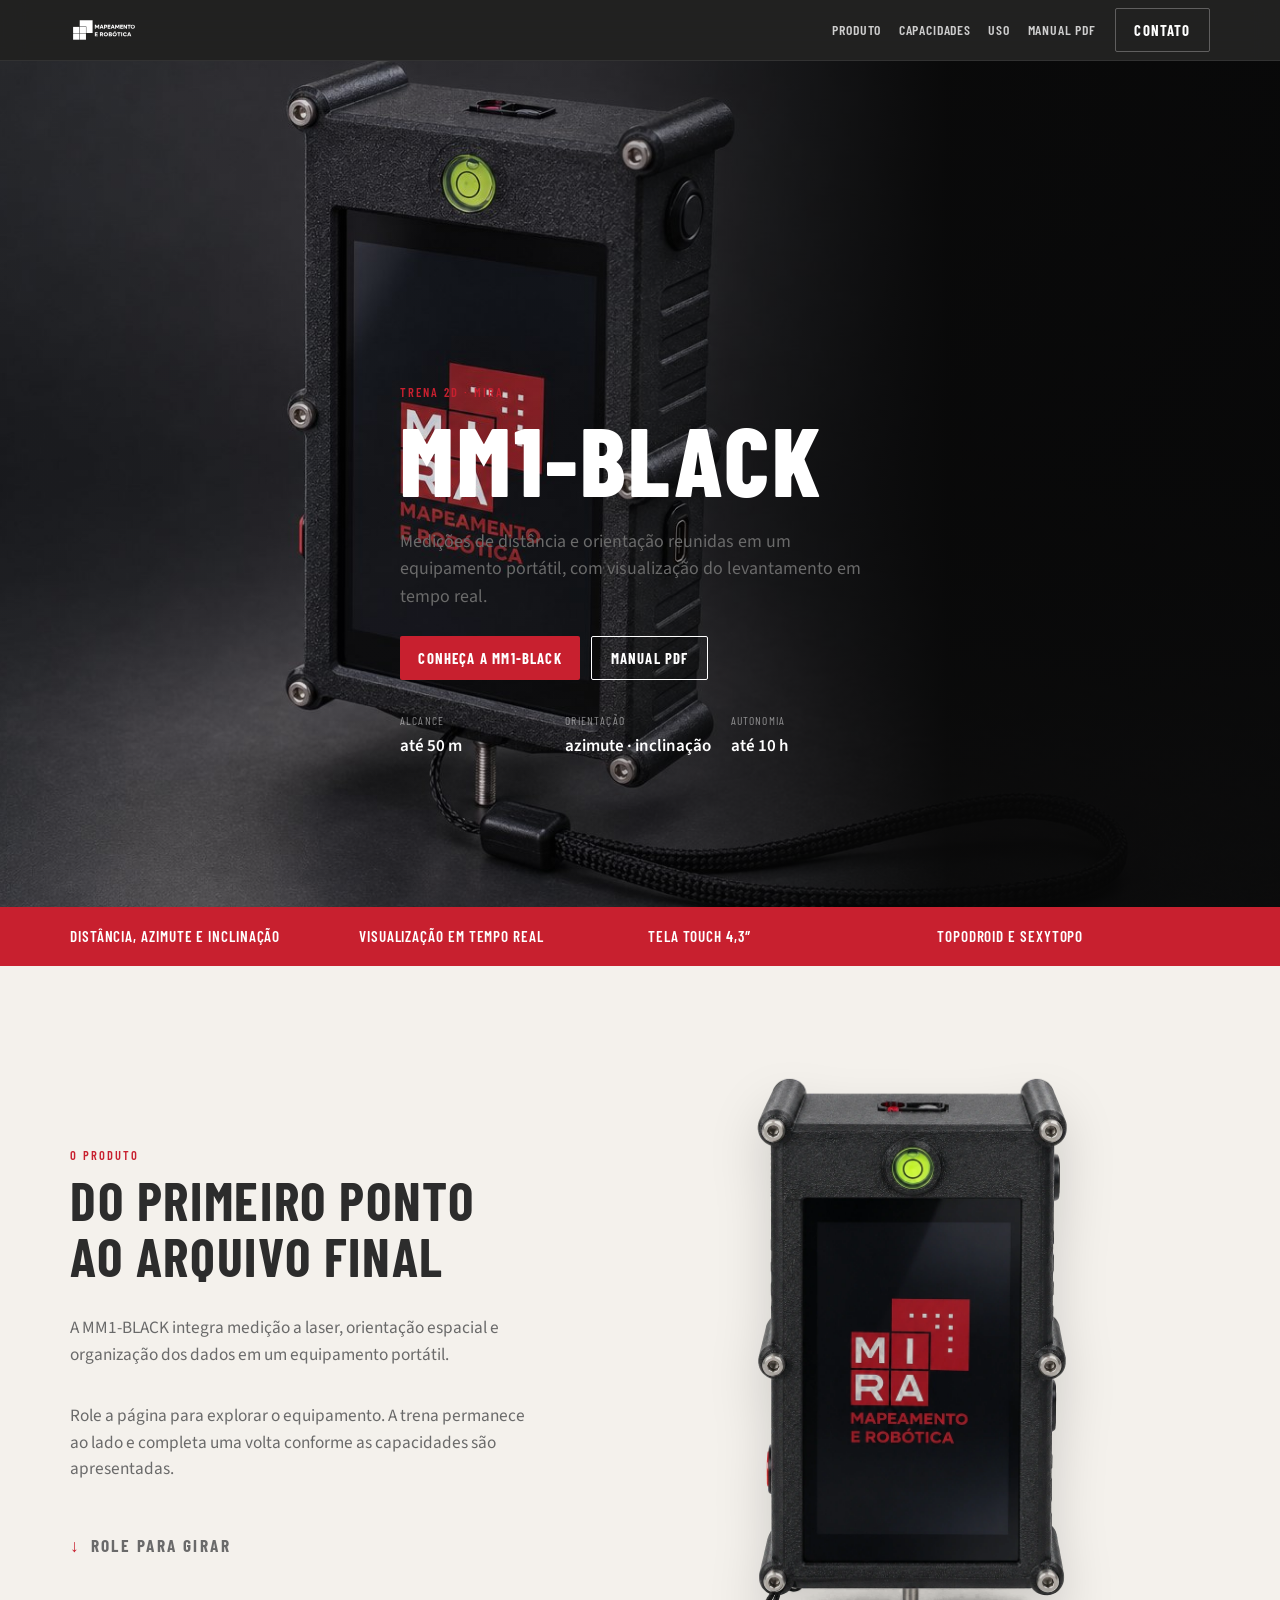
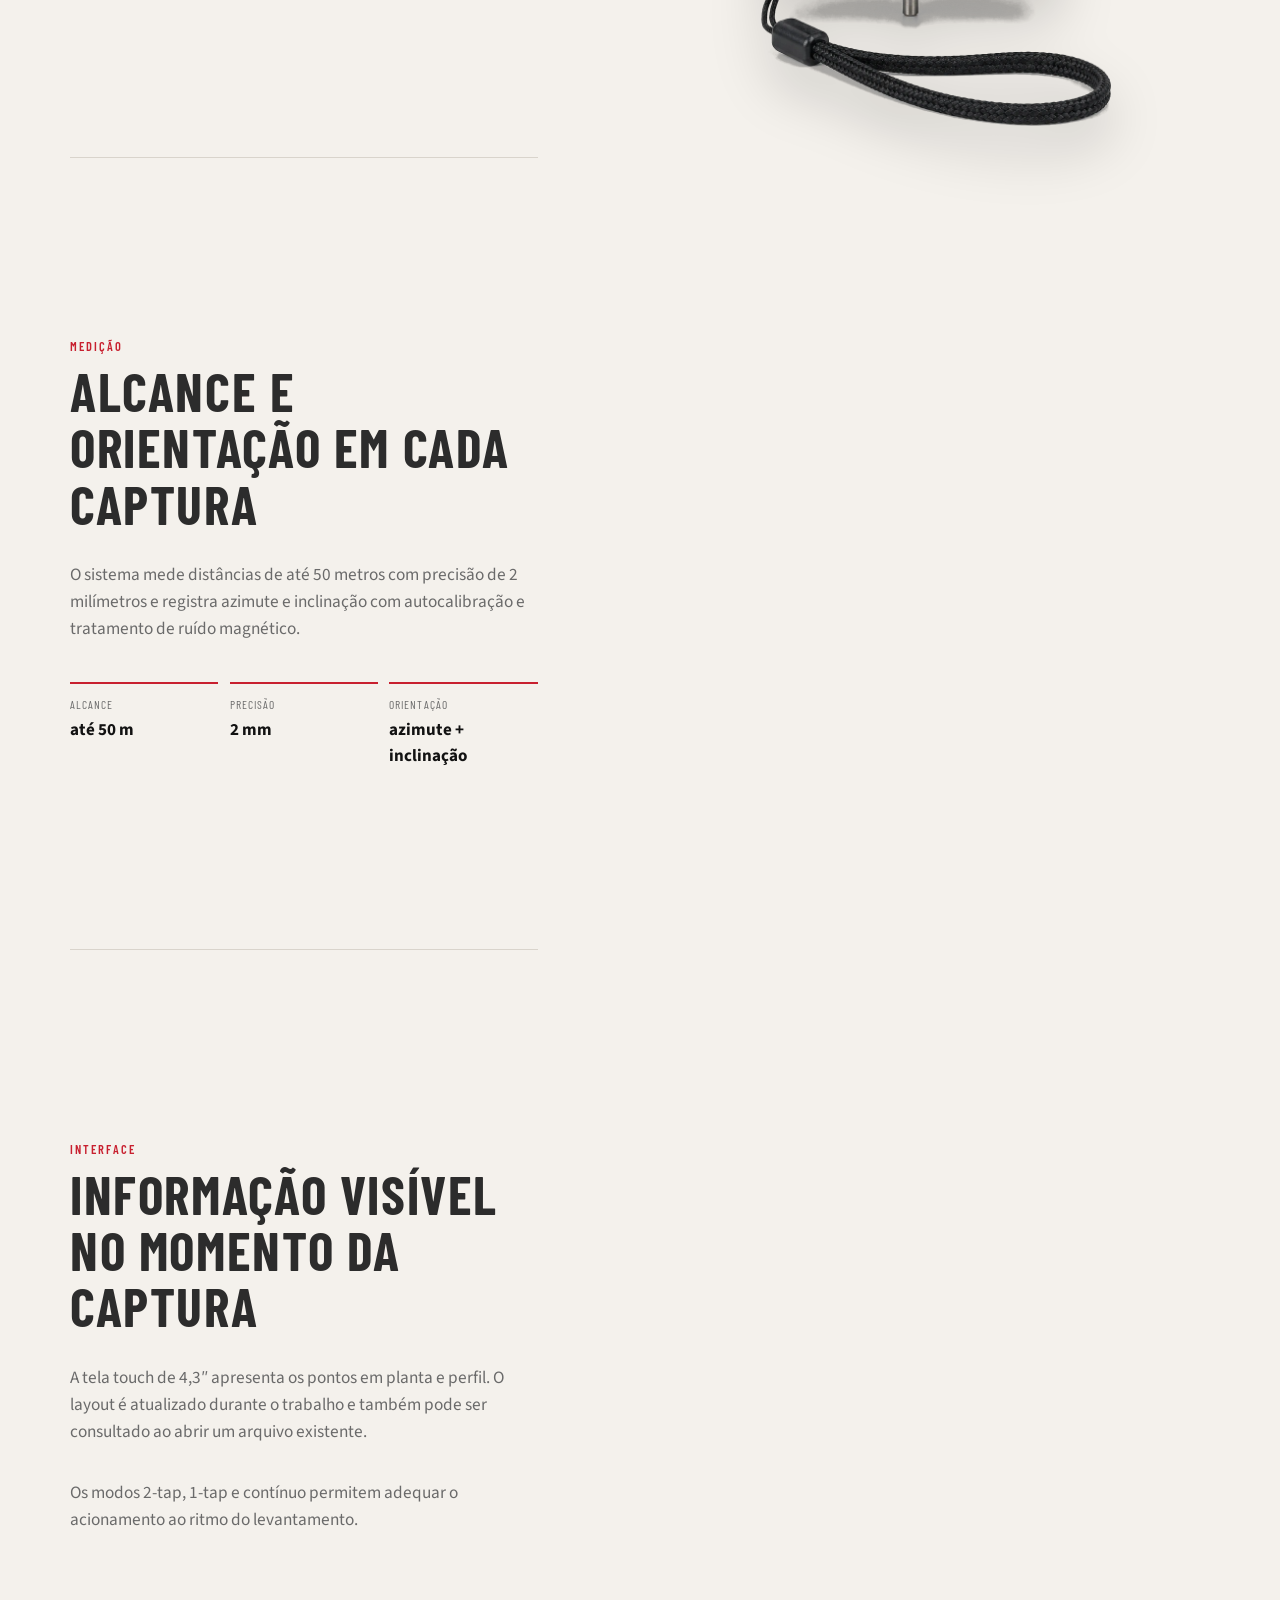
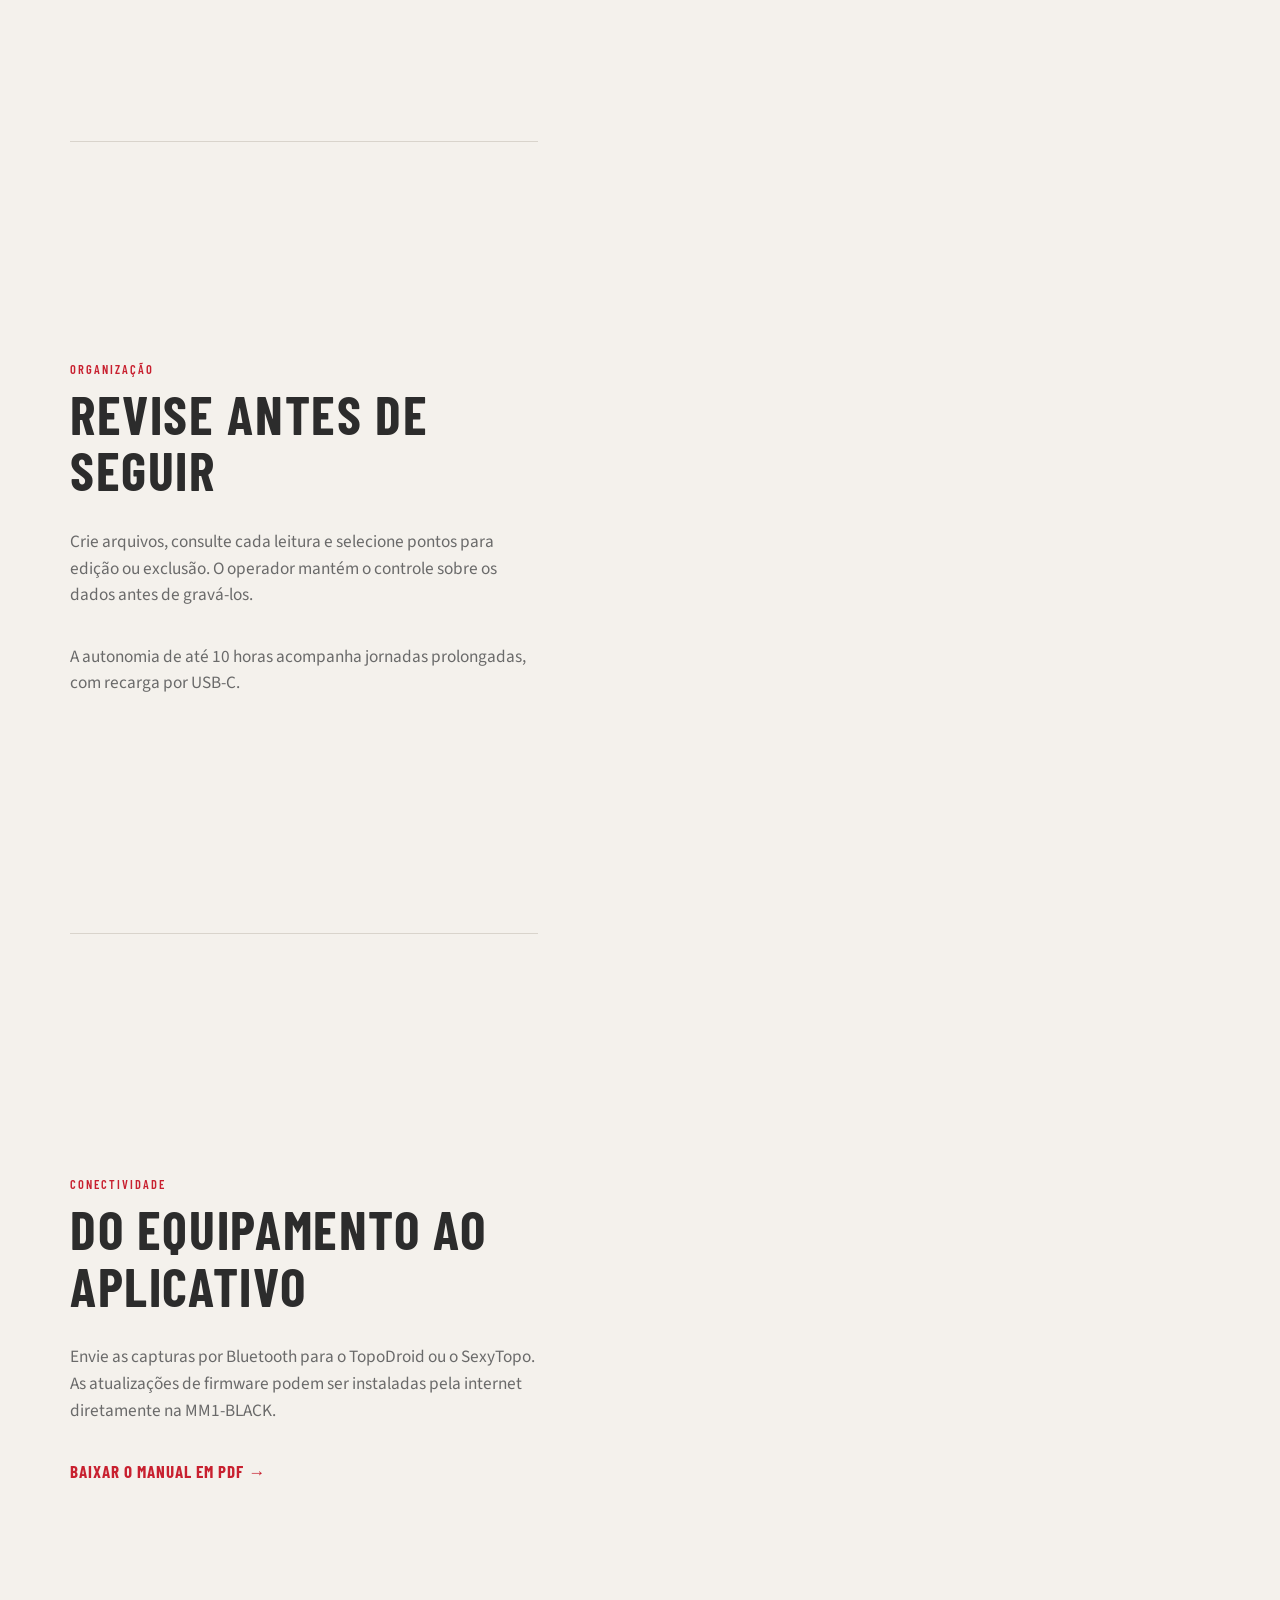
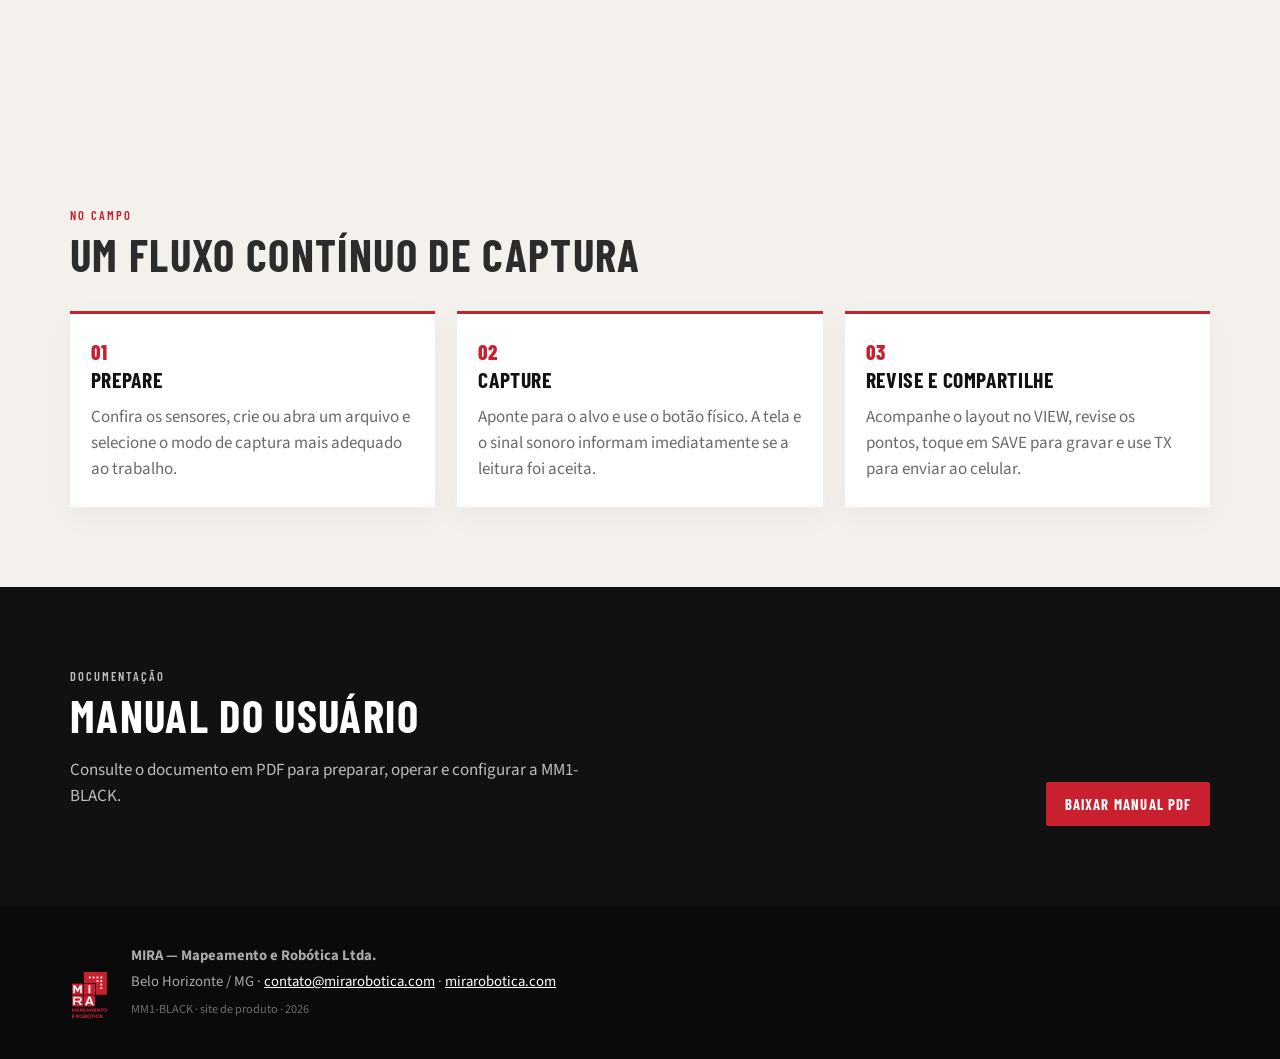
==== docs/site/index.html @ db6aef2e "feat(docs): add product site and user manual Co-authored-by: Cursor <cursoragent@cursor.com>" ====
<!DOCTYPE html>
<html lang="pt-BR">
<head>
  <meta charset="utf-8" />
  <meta name="viewport" content="width=device-width, initial-scale=1" />
  <title>MM1-BLACK — Trena 2D | MIRA</title>
  <meta name="description" content="MM1-BLACK, trena 2D da MIRA. Alcance 50 m · 2 mm. Azimute e inclinação. Tela touch 4,3″. TopoDroid e SexyTopo." />
  <link rel="preconnect" href="https://fonts.googleapis.com" />
  <link rel="preconnect" href="https://fonts.gstatic.com" crossorigin />
  <link href="https://fonts.googleapis.com/css2?family=Barlow+Condensed:wght@500;600;700;800&family=Source+Sans+3:wght@400;600;700&display=swap" rel="stylesheet" />
  <link rel="stylesheet" href="styles.css" />
</head>
<body>
  <header class="nav">
    <div class="wrap nav-inner">
      <a class="brand" href="#topo" aria-label="MIRA">
        <img src="assets/MIRA_Horizontal_R.svg" alt="MIRA" />
      </a>
      <nav>
        <a href="#produto">Produto</a>
        <a href="#capacidades">Capacidades</a>
        <a href="#uso">Uso</a>
        <a href="../manual/MM1-BLACK_Manual_Usuario.pdf">Manual PDF</a>
      </nav>
      <a class="btn btn-ghost" href="mailto:contato@mirarobotica.com">Contato</a>
    </div>
  </header>

  <section class="hero" id="topo">
    <div class="hero-photo" role="img" aria-label="MM1-BLACK"></div>
    <div class="wrap hero-copy">
      <p class="kicker">Trena 2D · MIRA</p>
      <h1>MM1-BLACK</h1>
      <p class="lede">Medições de distância e orientação reunidas em um equipamento portátil, com visualização do levantamento em tempo real.</p>
      <div class="hero-actions">
        <a class="btn btn-red" href="#produto">Conheça a MM1-BLACK</a>
        <a class="btn btn-line" href="../manual/MM1-BLACK_Manual_Usuario.pdf">Manual PDF</a>
      </div>
      <dl class="hero-stats">
        <div><dt>Alcance</dt><dd>até 50 m</dd></div>
        <div><dt>Orientação</dt><dd>azimute · inclinação</dd></div>
        <div><dt>Autonomia</dt><dd>até 10 h</dd></div>
      </dl>
    </div>
  </section>

  <section class="strip">
    <div class="wrap strip-grid">
      <p>Distância, azimute e inclinação</p>
      <p>Visualização em tempo real</p>
      <p>Tela touch 4,3″</p>
      <p>TopoDroid e SexyTopo</p>
    </div>
  </section>

  <section class="rotation" id="explore" aria-labelledby="rotation-title">
    <div class="rotation-shell">
      <div class="rotation-story">
        <article class="rotation-panel" id="produto">
          <p class="kicker">O produto</p>
          <h2 id="rotation-title">Do primeiro ponto ao arquivo final</h2>
          <p class="lede">A MM1-BLACK integra medição a laser, orientação espacial e organização dos dados em um equipamento portátil.</p>
          <p>Role a página para explorar o equipamento. A trena permanece ao lado e completa uma volta conforme as capacidades são apresentadas.</p>
          <p class="rotation-hint">Role para girar</p>
        </article>

        <article class="rotation-panel" id="capacidades">
          <p class="kicker">Medição</p>
          <h2>Alcance e orientação em cada captura</h2>
          <p>O sistema mede distâncias de até 50 metros com precisão de 2 milímetros e registra azimute e inclinação com autocalibração e tratamento de ruído magnético.</p>
          <dl class="rotation-facts">
            <div><dt>Alcance</dt><dd>até 50 m</dd></div>
            <div><dt>Precisão</dt><dd>2 mm</dd></div>
            <div><dt>Orientação</dt><dd>azimute + inclinação</dd></div>
          </dl>
        </article>

        <article class="rotation-panel">
          <p class="kicker">Interface</p>
          <h2>Informação visível no momento da captura</h2>
          <p>A tela touch de 4,3″ apresenta os pontos em planta e perfil. O layout é atualizado durante o trabalho e também pode ser consultado ao abrir um arquivo existente.</p>
          <p>Os modos 2-tap, 1-tap e contínuo permitem adequar o acionamento ao ritmo do levantamento.</p>
        </article>

        <article class="rotation-panel">
          <p class="kicker">Organização</p>
          <h2>Revise antes de seguir</h2>
          <p>Crie arquivos, consulte cada leitura e selecione pontos para edição ou exclusão. O operador mantém o controle sobre os dados antes de gravá-los.</p>
          <p>A autonomia de até 10 horas acompanha jornadas prolongadas, com recarga por USB-C.</p>
        </article>

        <article class="rotation-panel">
          <p class="kicker">Conectividade</p>
          <h2>Do equipamento ao aplicativo</h2>
          <p>Envie as capturas por Bluetooth para o TopoDroid ou o SexyTopo. As atualizações de firmware podem ser instaladas pela internet diretamente na MM1-BLACK.</p>
          <a class="text-link" href="../manual/MM1-BLACK_Manual_Usuario.pdf">Baixar o manual em PDF →</a>
        </article>
      </div>

      <div class="rotation-sticky">
        <div class="rotation-visual">
          <img id="rotation-product" src="assets/rotation/trena-01.webp?v=3" width="1024" height="1536" alt="MM1-BLACK, vista frontal" />
        </div>
      </div>
    </div>
  </section>

  <section id="uso">
    <div class="wrap">
      <p class="kicker">No campo</p>
      <h2>Um fluxo contínuo de captura</h2>
      <div class="cards">
        <article>
          <span>01</span>
          <h3>Prepare</h3>
          <p>Confira os sensores, crie ou abra um arquivo e selecione o modo de captura mais adequado ao trabalho.</p>
        </article>
        <article>
          <span>02</span>
          <h3>Capture</h3>
          <p>Aponte para o alvo e use o botão físico. A tela e o sinal sonoro informam imediatamente se a leitura foi aceita.</p>
        </article>
        <article>
          <span>03</span>
          <h3>Revise e compartilhe</h3>
          <p>Acompanhe o layout no VIEW, revise os pontos, toque em SAVE para gravar e use TX para enviar ao celular.</p>
        </article>
      </div>
    </div>
  </section>

  <section class="cta">
    <div class="wrap cta-inner">
      <div>
        <p class="kicker">Documentação</p>
        <h2>Manual do usuário</h2>
        <p>Consulte o documento em PDF para preparar, operar e configurar a MM1-BLACK.</p>
      </div>
      <div class="cta-actions">
        <a class="btn btn-red" href="../manual/MM1-BLACK_Manual_Usuario.pdf">Baixar manual PDF</a>
      </div>
    </div>
  </section>

  <footer class="foot">
    <div class="wrap foot-inner">
      <img src="assets/MIRA_Principal_R.svg" alt="MIRA" />
      <div>
        <strong>MIRA — Mapeamento e Robótica Ltda.</strong>
        <p>Belo Horizonte / MG · <a href="mailto:contato@mirarobotica.com">contato@mirarobotica.com</a> · <a href="https://www.mirarobotica.com/" target="_blank" rel="noopener">mirarobotica.com</a></p>
        <small>MM1-BLACK · site de produto · 2026</small>
      </div>
    </div>
  </footer>
  <script src="rotation.js"></script>
</body>
</html>
---- docs/site/styles.css ----
:root {
  --red: #c8202f;
  --ink: #121212;
  --char: #2c2c2c;
  --muted: #6a6a6a;
  --paper: #f4f1ec;
  --line: #d9d4cc;
  --white: #fff;
  --display: "Barlow Condensed", "Arial Narrow", sans-serif;
  --body: "Source Sans 3", "Segoe UI", sans-serif;
}

*, *::before, *::after { box-sizing: border-box; }
html { scroll-behavior: smooth; }
body {
  margin: 0;
  font-family: var(--body);
  color: var(--ink);
  background: var(--paper);
  line-height: 1.55;
  font-size: 17px;
}
img { max-width: 100%; display: block; }
a { color: var(--red); }
.wrap { width: min(1140px, calc(100% - 2.4rem)); margin-inline: auto; }

.kicker {
  margin: 0 0 .4rem;
  font-family: var(--display);
  font-weight: 600;
  letter-spacing: .16em;
  text-transform: uppercase;
  font-size: .78rem;
  color: var(--red);
}
h1, h2, h3 {
  font-family: var(--display);
  text-transform: uppercase;
  letter-spacing: .03em;
  line-height: 1.05;
  margin: 0 0 .8rem;
}
h1 { font-size: clamp(3.2rem, 8vw, 6rem); font-weight: 800; }
h2 { font-size: clamp(2rem, 4vw, 2.8rem); font-weight: 700; color: var(--char); }
h3 { font-size: 1.35rem; }
.lede { color: var(--muted); font-size: 1.12rem; max-width: 36rem; }

.btn {
  display: inline-flex;
  align-items: center;
  justify-content: center;
  min-height: 44px;
  padding: 0 1.15rem;
  font-family: var(--display);
  font-weight: 700;
  letter-spacing: .08em;
  text-transform: uppercase;
  text-decoration: none;
  border-radius: 2px;
  font-size: .92rem;
}
.btn-red { background: var(--red); color: #fff; }
.btn-red:hover { background: #9a1824; color: #fff; }
.btn-line { border: 1px solid currentColor; color: inherit; }
.btn-line:hover { background: rgba(255,255,255,.08); }
.btn-ghost {
  color: #fff;
  border: 1px solid rgba(255,255,255,.28);
}
.btn-ghost:hover { background: rgba(255,255,255,.08); color: #fff; }

.nav {
  position: sticky;
  top: 0;
  z-index: 20;
  background: rgba(10,10,10,.9);
  backdrop-filter: blur(12px);
  border-bottom: 1px solid rgba(255,255,255,.08);
}
.nav-inner {
  display: flex;
  align-items: center;
  gap: 1.2rem;
  min-height: 60px;
}
.brand img {
  height: 26px;
  filter: brightness(0) invert(1);
}
.nav nav {
  margin-left: auto;
  display: flex;
  gap: 1.1rem;
  font-family: var(--display);
  text-transform: uppercase;
  letter-spacing: .06em;
  font-size: .86rem;
  font-weight: 600;
}
.nav nav a { color: rgba(255,255,255,.78); text-decoration: none; }
.nav nav a:hover { color: #fff; }
@media (max-width: 800px) {
  .nav nav, .nav .btn-ghost { display: none; }
}

.hero {
  position: relative;
  min-height: min(94vh, 880px);
  background: #070707;
  color: #fff;
  display: grid;
  align-items: end;
  overflow: hidden;
}
.hero-photo {
  position: absolute;
  inset: 0;
  background:
    linear-gradient(90deg, rgba(7,7,7,.08) 0%, rgba(7,7,7,.2) 46%, rgba(7,7,7,.92) 74%),
    url("assets/produto-hero-dark.jpg") 16% center / auto 112% no-repeat;
}
.hero-copy {
  position: relative;
  z-index: 1;
  padding: 6rem 0 4.2rem;
  max-width: 30rem;
  justify-self: end;
  width: min(1140px, calc(100% - 2.4rem));
}
.hero-actions { display: flex; flex-wrap: wrap; gap: .7rem; margin: 1.6rem 0 2rem; }
.hero-stats {
  display: grid;
  grid-template-columns: repeat(3, minmax(0, 1fr));
  gap: 1rem;
  margin: 0;
}
.hero-stats dt {
  font-family: var(--display);
  letter-spacing: .1em;
  text-transform: uppercase;
  font-size: .72rem;
  color: rgba(255,255,255,.5);
}
.hero-stats dd { margin: .2rem 0 0; font-weight: 600; }
@media (max-width: 860px) {
  .hero-photo {
    background:
      linear-gradient(180deg, rgba(7,7,7,.1) 30%, rgba(7,7,7,.92) 78%),
      url("assets/produto-hero-dark.jpg") center 18% / cover no-repeat;
  }
  .hero-copy { justify-self: start; padding-top: 16rem; }
  .hero-stats { grid-template-columns: 1fr; }
}

.strip {
  background: var(--red);
  color: #fff;
  padding: 1.1rem 0;
}
.strip-grid {
  display: grid;
  grid-template-columns: repeat(4, 1fr);
  gap: 1rem;
  font-family: var(--display);
  text-transform: uppercase;
  letter-spacing: .06em;
  font-size: .95rem;
  font-weight: 600;
}
.strip-grid p { margin: 0; }
@media (max-width: 800px) { .strip-grid { grid-template-columns: 1fr 1fr; } }

section { padding: 5rem 0; }
.split {
  display: grid;
  grid-template-columns: 1fr 1fr;
  gap: 3rem;
  align-items: center;
}
.split.invert { grid-template-columns: 1.05fr .95fr; }
@media (max-width: 860px) {
  .split, .split.invert { grid-template-columns: 1fr; }
}

.checks, .parts { padding: 0; margin: 1.2rem 0 0; list-style: none; }
.checks li, .parts li {
  padding: .7rem 0;
  border-bottom: 1px solid var(--line);
}
.parts { counter-reset: p; }
.parts li { display: grid; grid-template-columns: 2rem 1fr; gap: .6rem; }
.parts li::before {
  counter-increment: p;
  content: counter(p, decimal-leading-zero);
  font-family: var(--display);
  color: var(--red);
  font-weight: 700;
}

.shot { margin: 0; }
.shot img {
  width: 100%;
  border-radius: 12px;
  background: #ececec;
  box-shadow: 0 28px 60px rgba(0,0,0,.16);
}
.shot.tight img { background: #f2f2f2; }

/* Product rotation controlled by page scroll */
.rotation {
  padding: 0;
  background: transparent;
}
.rotation-shell {
  width: min(1140px, calc(100% - 2.4rem));
  margin-inline: auto;
  display: grid;
  grid-template-columns: minmax(0, .88fr) minmax(360px, 1.12fr);
  gap: clamp(2rem, 6vw, 6rem);
  align-items: start;
}
.rotation-story { min-width: 0; }
.rotation-panel {
  min-height: 88vh;
  min-height: 88svh;
  display: flex;
  flex-direction: column;
  justify-content: center;
  padding: 6rem 0;
  border-bottom: 1px solid var(--line);
}
.rotation-panel:last-child { border-bottom: 0; }
.rotation-panel h2 {
  max-width: 31rem;
  font-size: clamp(2.2rem, 4.2vw, 4rem);
}
.rotation-panel > p:not(.kicker) {
  max-width: 31rem;
  color: var(--muted);
  font-size: 1.08rem;
}
.rotation-hint {
  margin-top: 2rem;
  font-family: var(--display);
  font-size: .82rem;
  font-weight: 700;
  letter-spacing: .14em;
  text-transform: uppercase;
}
.rotation-hint::before {
  content: "↓";
  display: inline-block;
  margin-right: .6rem;
  color: var(--red);
}
.rotation-sticky {
  position: sticky;
  top: 60px;
  height: calc(100vh - 60px);
  height: calc(100svh - 60px);
  display: grid;
  grid-template-rows: minmax(0, 1fr);
  align-items: center;
  padding: 1.5rem 0 1rem;
}
.rotation-visual {
  min-height: 0;
  height: 100%;
  display: grid;
  place-items: center;
}
.rotation-visual img {
  width: 100%;
  height: 100%;
  max-height: calc(100vh - 145px);
  object-fit: contain;
  filter: drop-shadow(0 28px 26px rgba(0,0,0,.16));
}
.rotation-facts {
  display: grid;
  grid-template-columns: repeat(3, 1fr);
  gap: .7rem;
  margin: 1.4rem 0 0;
}
.rotation-facts div {
  padding-top: .7rem;
  border-top: 2px solid var(--red);
}
.rotation-facts dt {
  font-family: var(--display);
  font-size: .72rem;
  letter-spacing: .09em;
  text-transform: uppercase;
  color: var(--muted);
}
.rotation-facts dd {
  margin: .2rem 0 0;
  font-weight: 700;
}
.text-link {
  display: inline-block;
  margin-top: 1rem;
  font-family: var(--display);
  font-weight: 700;
  letter-spacing: .06em;
  text-transform: uppercase;
  text-decoration: none;
}
@media (max-width: 760px) {
  .rotation-shell {
    grid-template-columns: 1fr;
    gap: 0;
  }
  .rotation-story { display: contents; }
  .rotation-panel {
    min-height: auto;
    padding: 3.5rem 0;
  }
  .rotation-panel h2 { font-size: 2.2rem; }
  .rotation-panel > p:not(.kicker) { font-size: 1rem; }
  .rotation-sticky {
    grid-row: 2;
    position: sticky;
    top: 60px;
    height: 48vh;
    height: 48svh;
    background: transparent;
    z-index: 2;
    padding: .5rem 0;
  }
  .rotation-visual img { max-height: calc(48svh - 62px); }
  .rotation-hint { display: none; }
  .rotation-facts { grid-template-columns: 1fr 1fr; }
}
@media (prefers-reduced-motion: reduce) {
  .rotation-sticky { position: relative; top: 0; }
}

.on-dark {
  background: #111;
  color: #ececec;
}
.on-dark h2 { color: #fff; }
.on-dark .lede, .on-dark .parts li { color: rgba(255,255,255,.78); }
.on-dark .parts li { border-color: rgba(255,255,255,.12); }

.cards {
  display: grid;
  grid-template-columns: repeat(3, 1fr);
  gap: 1.4rem;
  margin-top: 2rem;
}
.cards article {
  background: #fff;
  padding: 1.4rem 1.3rem 1.5rem;
  border-top: 3px solid var(--red);
  box-shadow: 0 10px 30px rgba(0,0,0,.04);
}
.cards span {
  font-family: var(--display);
  color: var(--red);
  font-weight: 800;
  font-size: 1.3rem;
  letter-spacing: .06em;
}
.cards p { color: var(--muted); margin: 0; }
.dark-cards {
  grid-template-columns: repeat(3, 1fr);
  margin-top: 2rem;
}
.dark-cards article {
  background: #1a1a1a;
  color: #ececec;
  box-shadow: none;
}
.dark-cards p { color: rgba(255,255,255,.7); }
@media (max-width: 800px) {
  .cards, .dark-cards { grid-template-columns: 1fr; }
}

.gallery { padding-top: 0; }
.gallery-grid {
  display: grid;
  grid-template-columns: 1.15fr .85fr;
  gap: 1rem;
}
.gallery-grid img {
  width: 100%;
  height: 100%;
  object-fit: cover;
  border-radius: 12px;
  background: #111;
}
@media (max-width: 800px) { .gallery-grid { grid-template-columns: 1fr; } }

.spec {
  display: grid;
  grid-template-columns: 1fr 1fr;
  gap: 0 3rem;
  margin: 1.4rem 0 0;
}
.spec div { padding: .85rem 0; border-bottom: 1px solid var(--line); }
.spec dt {
  font-family: var(--display);
  text-transform: uppercase;
  letter-spacing: .08em;
  font-size: .75rem;
  color: var(--muted);
}
.spec dd { margin: .2rem 0 0; font-weight: 600; }
.invert-spec { margin-top: 1.6rem; }
.invert-spec div { border-color: rgba(255,255,255,.12); }
.invert-spec dt { color: rgba(255,255,255,.5); }
.invert-spec dd { color: #fff; }
@media (max-width: 700px) { .spec { grid-template-columns: 1fr; } }

.cta {
  background: #111;
  color: #fff;
}
.cta h2 { color: #fff; }
.cta p { color: rgba(255,255,255,.72); max-width: 34rem; }
.cta-inner {
  display: flex;
  justify-content: space-between;
  gap: 2rem;
  align-items: end;
}
.cta-actions { display: flex; gap: .7rem; flex-wrap: wrap; }
.cta .btn-line { color: #fff; }
@media (max-width: 700px) { .cta-inner { display: grid; } }

.foot {
  background: #0a0a0a;
  color: rgba(255,255,255,.65);
  padding: 2.4rem 0;
  font-size: .92rem;
}
.foot-inner { display: grid; grid-template-columns: auto 1fr; gap: 1.4rem; align-items: end; }
.foot img { height: 52px; }
.foot a { color: #fff; }
.foot p { margin: .25rem 0; }
.foot small { color: rgba(255,255,255,.4); }
@media (max-width: 600px) { .foot-inner { grid-template-columns: 1fr; } }
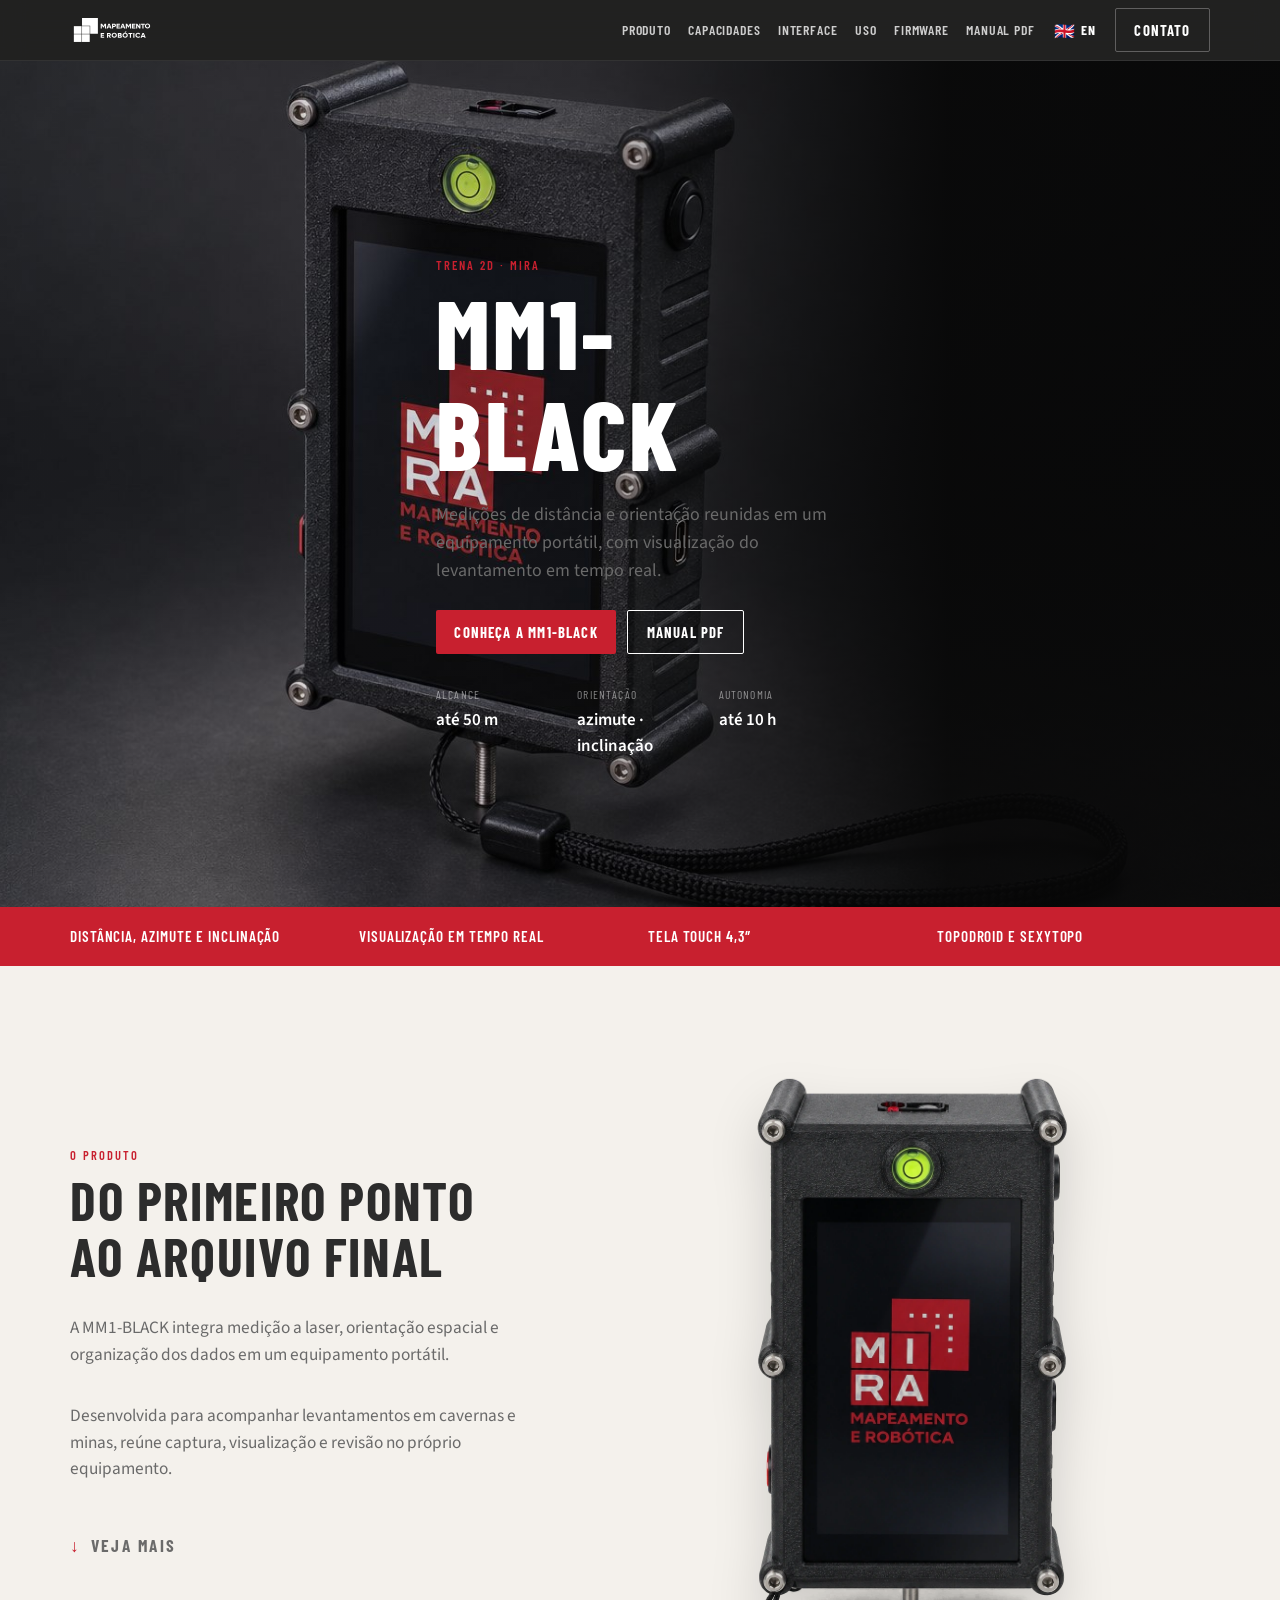
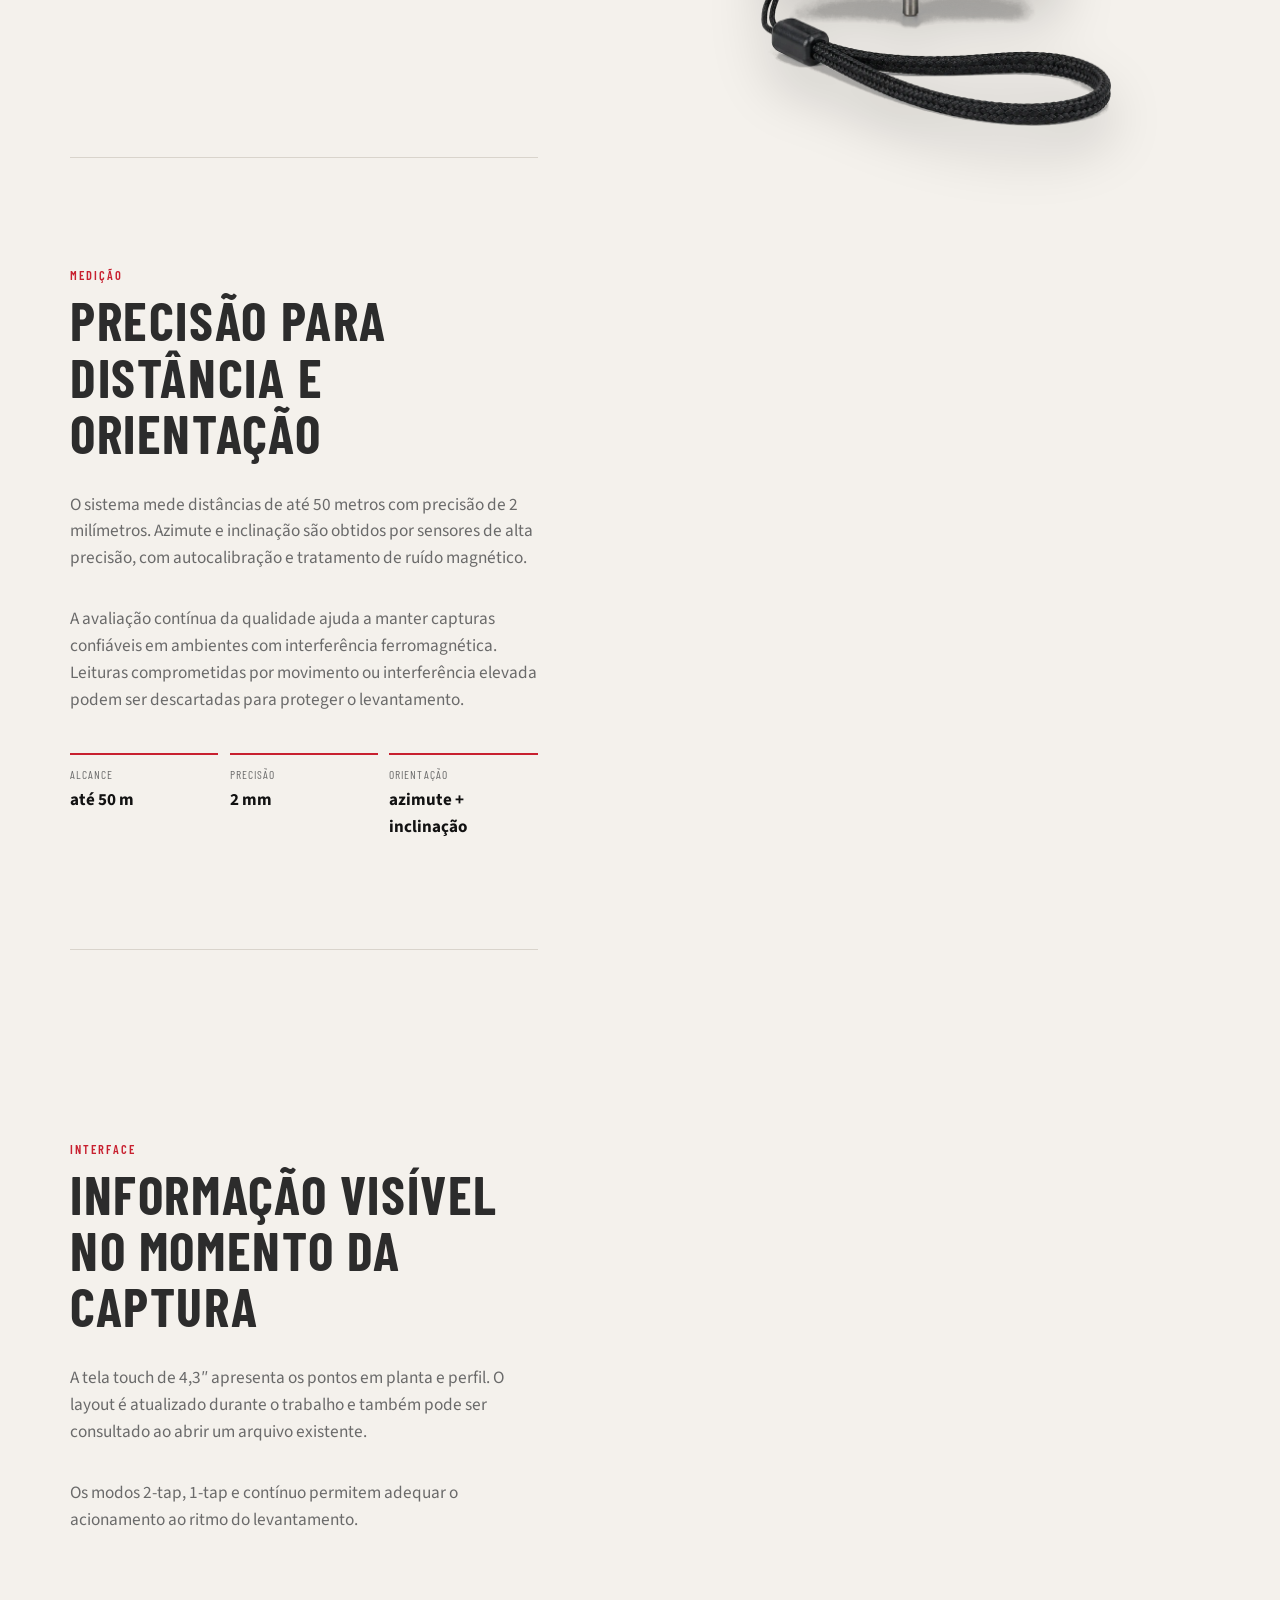
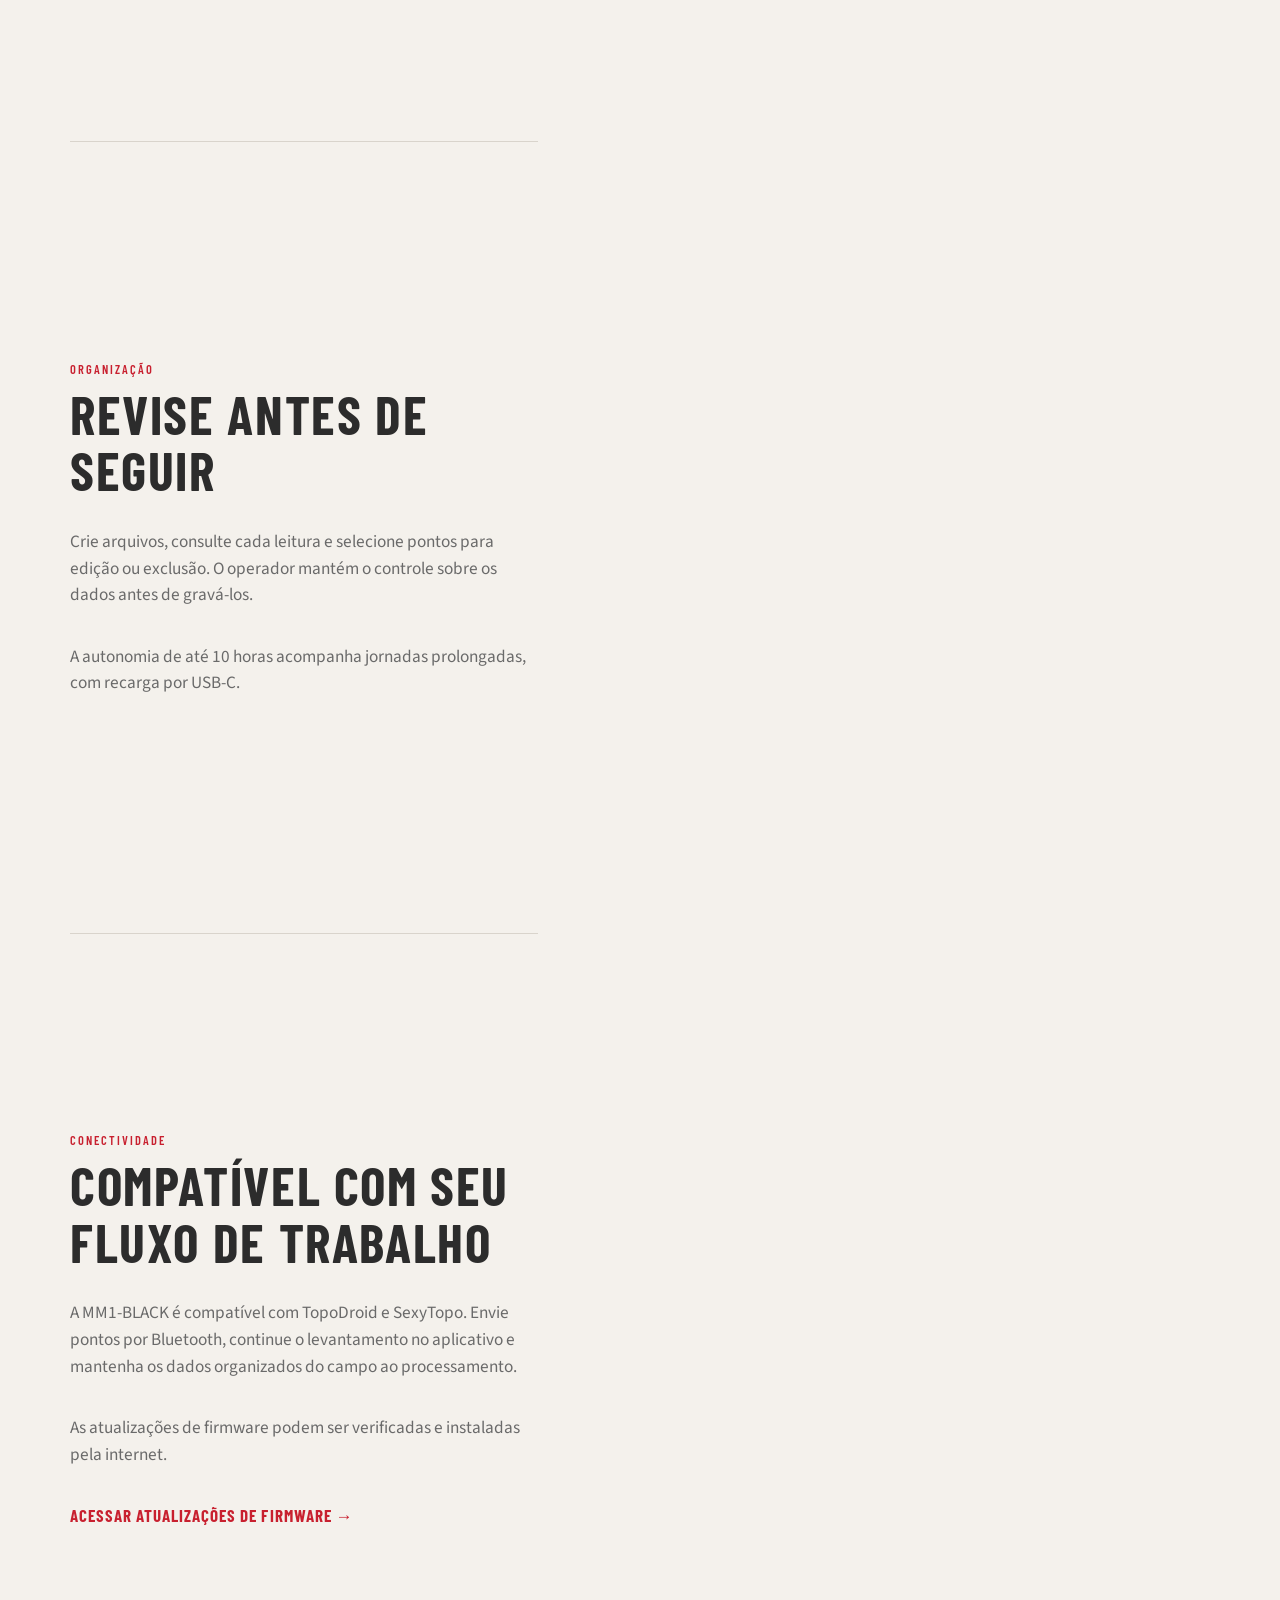
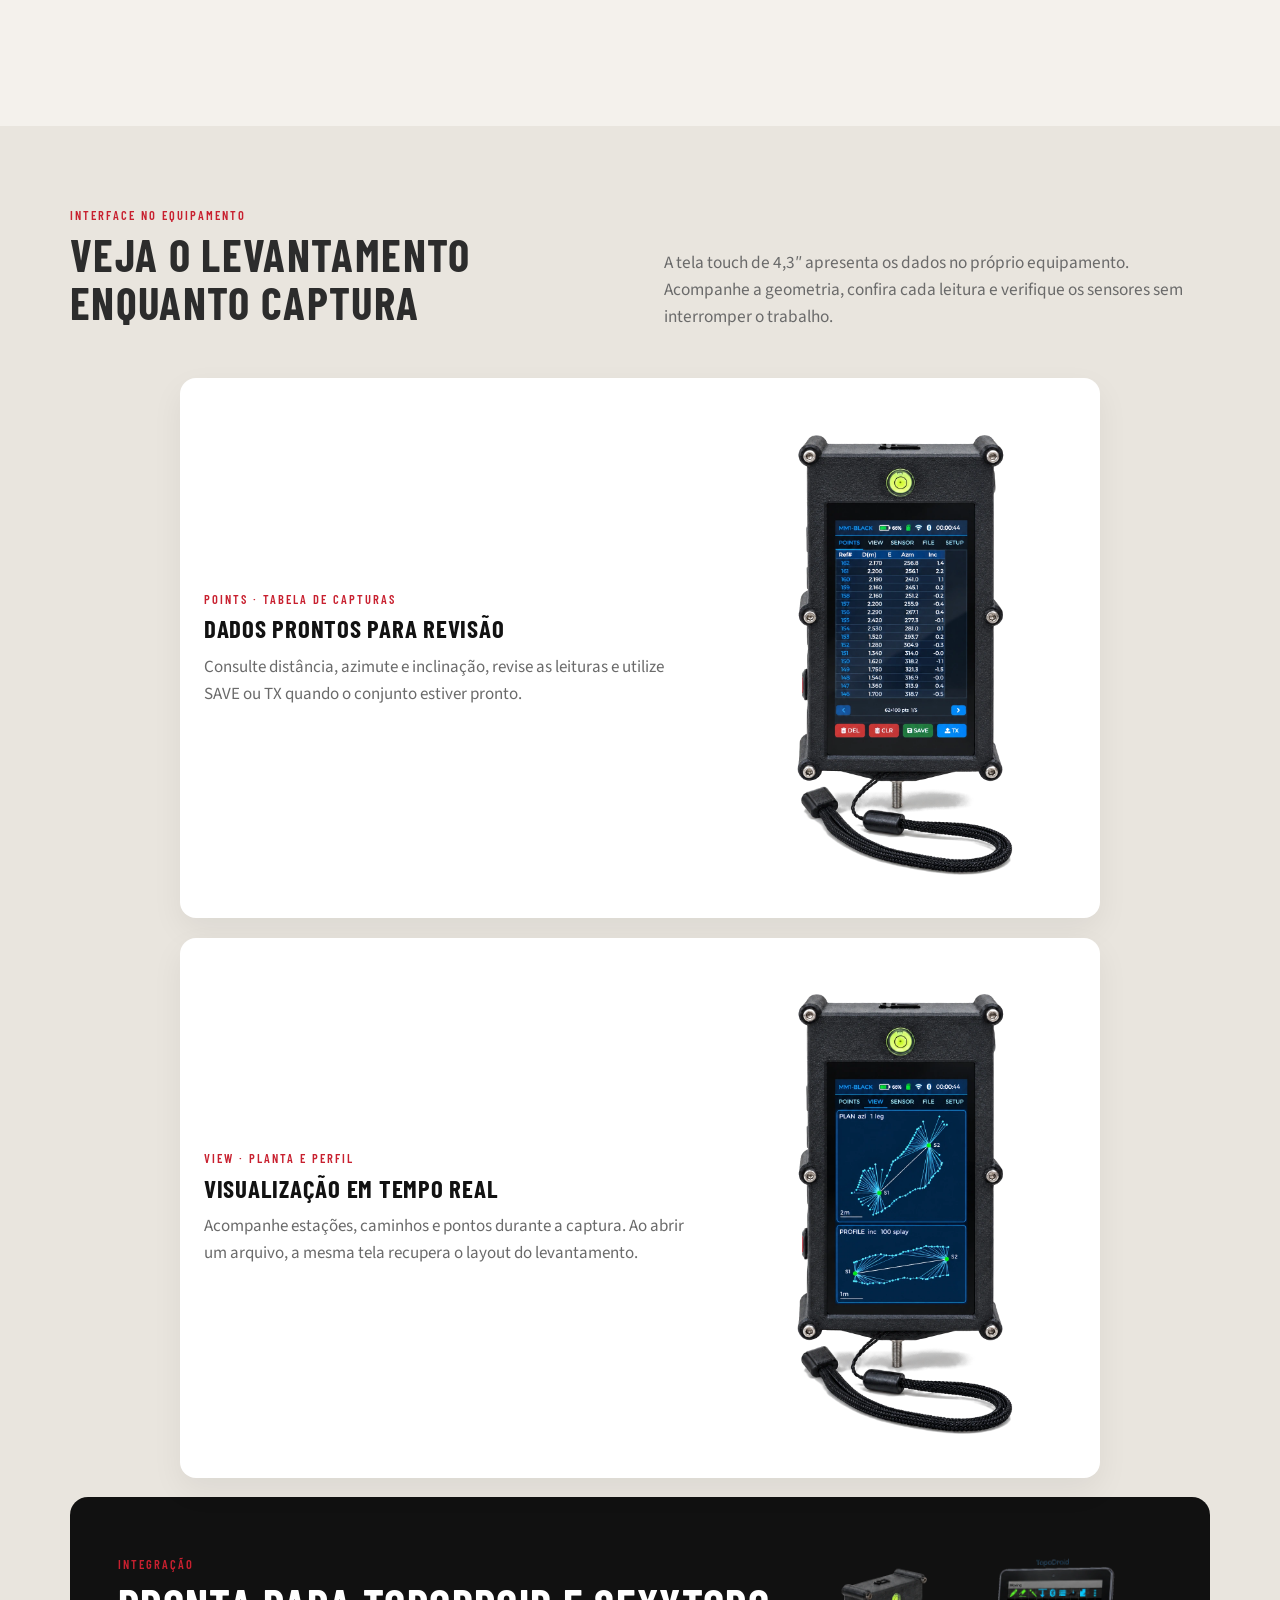
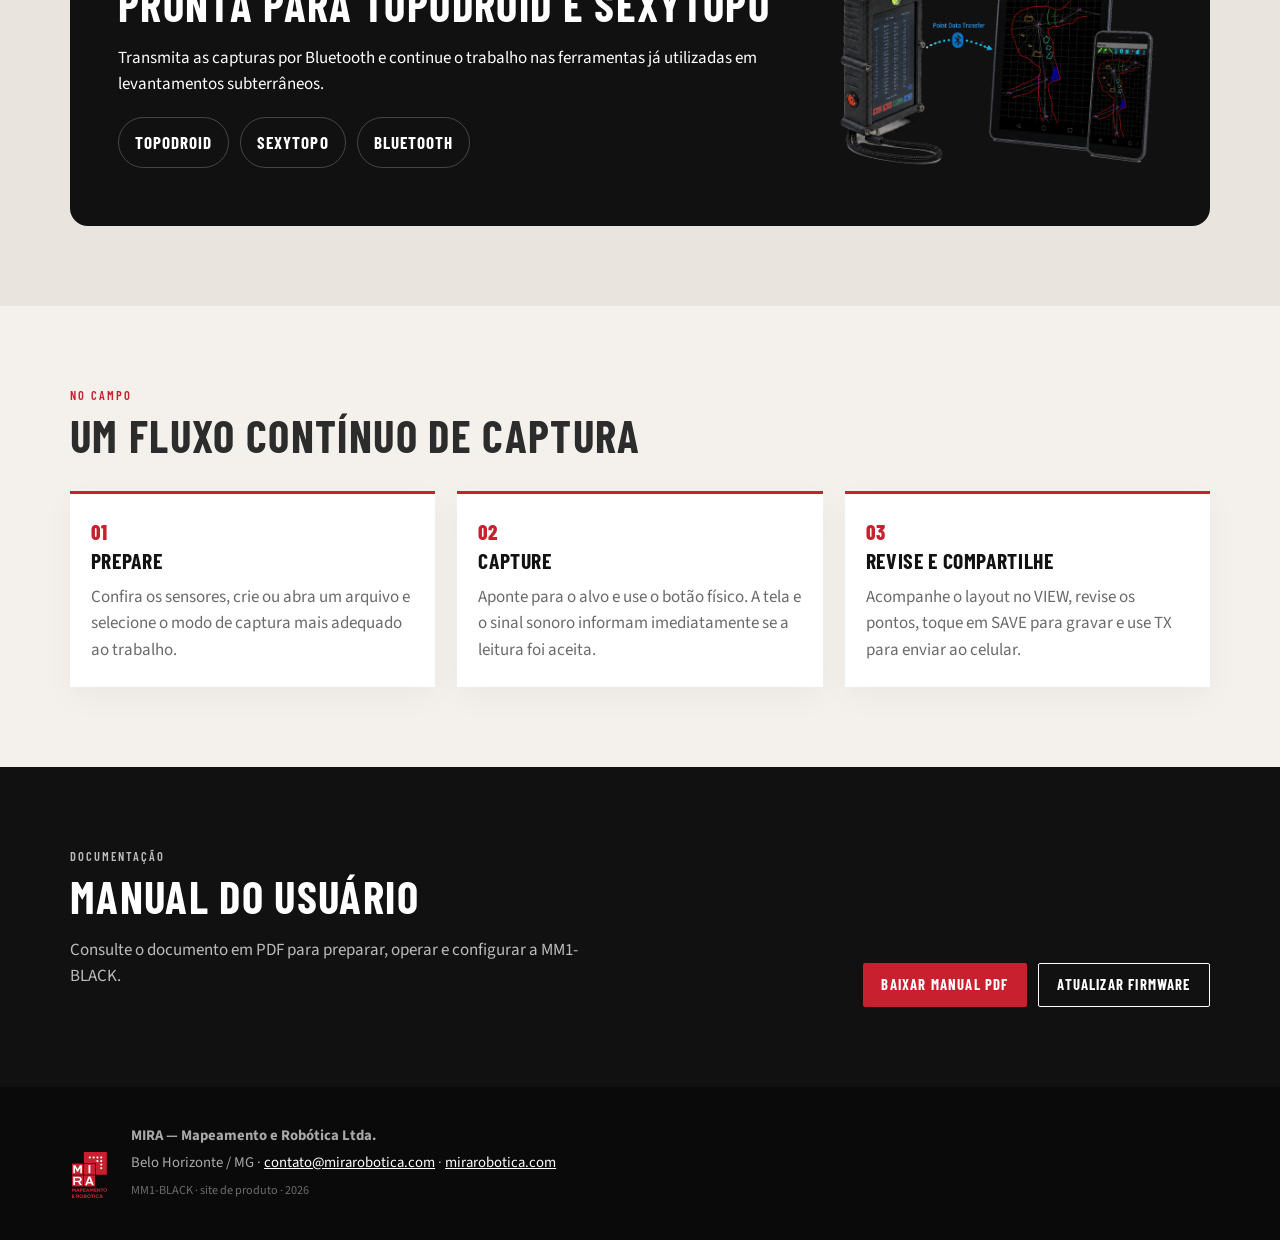
==== commit cb5d4620: "feat(docs): unify product and firmware pages Co-authored-by: Cursor <cursoragent@cursor.com>" ====
--- a/docs/site/index.html
+++ b/docs/site/index.html
@@ -5,10 +5,18 @@
   <meta name="viewport" content="width=device-width, initial-scale=1" />
   <title>MM1-BLACK — Trena 2D | MIRA</title>
   <meta name="description" content="MM1-BLACK, trena 2D da MIRA. Alcance 50 m · 2 mm. Azimute e inclinação. Tela touch 4,3″. TopoDroid e SexyTopo." />
+  <link rel="alternate" hreflang="pt-BR" href="./" />
+  <link rel="alternate" hreflang="en" href="en/" />
   <link rel="preconnect" href="https://fonts.googleapis.com" />
   <link rel="preconnect" href="https://fonts.gstatic.com" crossorigin />
   <link href="https://fonts.googleapis.com/css2?family=Barlow+Condensed:wght@500;600;700;800&family=Source+Sans+3:wght@400;600;700&display=swap" rel="stylesheet" />
   <link rel="stylesheet" href="styles.css" />
+  <script>
+    const startup = new URLSearchParams(location.search);
+    if (startup.has("board") || startup.has("mode")) {
+      location.replace(`firmware/${location.search}${location.hash}`);
+    }
+  </script>
 </head>
 <body>
   <header class="nav">
@@ -19,9 +27,12 @@
       <nav>
         <a href="#produto">Produto</a>
         <a href="#capacidades">Capacidades</a>
+        <a href="#interface">Interface</a>
         <a href="#uso">Uso</a>
-        <a href="../manual/MM1-BLACK_Manual_Usuario.pdf">Manual PDF</a>
+        <a href="firmware/">Firmware</a>
+        <a href="manual/MM1-BLACK_Manual_Usuario.pdf">Manual PDF</a>
       </nav>
+      <a class="language-switch" href="en/" lang="en" hreflang="en" aria-label="View site in English"><span aria-hidden="true">🇬🇧</span> EN</a>
       <a class="btn btn-ghost" href="mailto:contato@mirarobotica.com">Contato</a>
     </div>
   </header>
@@ -34,7 +45,7 @@
       <p class="lede">Medições de distância e orientação reunidas em um equipamento portátil, com visualização do levantamento em tempo real.</p>
       <div class="hero-actions">
         <a class="btn btn-red" href="#produto">Conheça a MM1-BLACK</a>
-        <a class="btn btn-line" href="../manual/MM1-BLACK_Manual_Usuario.pdf">Manual PDF</a>
+        <a class="btn btn-line" href="manual/MM1-BLACK_Manual_Usuario.pdf">Manual PDF</a>
       </div>
       <dl class="hero-stats">
         <div><dt>Alcance</dt><dd>até 50 m</dd></div>
@@ -60,14 +71,15 @@
           <p class="kicker">O produto</p>
           <h2 id="rotation-title">Do primeiro ponto ao arquivo final</h2>
           <p class="lede">A MM1-BLACK integra medição a laser, orientação espacial e organização dos dados em um equipamento portátil.</p>
-          <p>Role a página para explorar o equipamento. A trena permanece ao lado e completa uma volta conforme as capacidades são apresentadas.</p>
-          <p class="rotation-hint">Role para girar</p>
+          <p>Desenvolvida para acompanhar levantamentos em cavernas e minas, reúne captura, visualização e revisão no próprio equipamento.</p>
+          <p class="rotation-hint">Veja mais</p>
         </article>
 
         <article class="rotation-panel" id="capacidades">
           <p class="kicker">Medição</p>
-          <h2>Alcance e orientação em cada captura</h2>
-          <p>O sistema mede distâncias de até 50 metros com precisão de 2 milímetros e registra azimute e inclinação com autocalibração e tratamento de ruído magnético.</p>
+          <h2>Precisão para distância e orientação</h2>
+          <p>O sistema mede distâncias de até 50 metros com precisão de 2 milímetros. Azimute e inclinação são obtidos por sensores de alta precisão, com autocalibração e tratamento de ruído magnético.</p>
+          <p>A avaliação contínua da qualidade ajuda a manter capturas confiáveis em ambientes com interferência ferromagnética. Leituras comprometidas por movimento ou interferência elevada podem ser descartadas para proteger o levantamento.</p>
           <dl class="rotation-facts">
             <div><dt>Alcance</dt><dd>até 50 m</dd></div>
             <div><dt>Precisão</dt><dd>2 mm</dd></div>
@@ -91,16 +103,64 @@
 
         <article class="rotation-panel">
           <p class="kicker">Conectividade</p>
-          <h2>Do equipamento ao aplicativo</h2>
-          <p>Envie as capturas por Bluetooth para o TopoDroid ou o SexyTopo. As atualizações de firmware podem ser instaladas pela internet diretamente na MM1-BLACK.</p>
-          <a class="text-link" href="../manual/MM1-BLACK_Manual_Usuario.pdf">Baixar o manual em PDF →</a>
+          <h2>Compatível com seu fluxo de trabalho</h2>
+          <p>A MM1-BLACK é compatível com TopoDroid e SexyTopo. Envie pontos por Bluetooth, continue o levantamento no aplicativo e mantenha os dados organizados do campo ao processamento.</p>
+          <p>As atualizações de firmware podem ser verificadas e instaladas pela internet.</p>
+          <a class="text-link" href="firmware/">Acessar atualizações de firmware →</a>
         </article>
       </div>
 
       <div class="rotation-sticky">
         <div class="rotation-visual">
-          <img id="rotation-product" src="assets/rotation/trena-01.webp?v=3" width="1024" height="1536" alt="MM1-BLACK, vista frontal" />
+          <img id="rotation-product" src="assets/rotation/trena-01.webp?v=5" width="1024" height="1536" alt="MM1-BLACK, vista frontal" />
         </div>
+      </div>
+    </div>
+  </section>
+
+  <section class="interface-showcase" id="interface">
+    <div class="wrap">
+      <div class="showcase-intro">
+        <div>
+          <p class="kicker">Interface no equipamento</p>
+          <h2>Veja o levantamento enquanto captura</h2>
+        </div>
+        <p>A tela touch de 4,3″ apresenta os dados no próprio equipamento. Acompanhe a geometria, confira cada leitura e verifique os sensores sem interromper o trabalho.</p>
+      </div>
+
+      <div class="interface-pair">
+        <article class="interface-card">
+          <div>
+            <p class="kicker">POINTS · tabela de capturas</p>
+            <h3>Dados prontos para revisão</h3>
+            <p>Consulte distância, azimute e inclinação, revise as leituras e utilize SAVE ou TX quando o conjunto estiver pronto.</p>
+          </div>
+          <figure><img src="assets/interface/mm1-points.webp?v=1" alt="MM1-BLACK exibindo a tabela de capturas" /></figure>
+        </article>
+        <article class="interface-card">
+          <div>
+            <p class="kicker">VIEW · planta e perfil</p>
+            <h3>Visualização em tempo real</h3>
+            <p>Acompanhe estações, caminhos e pontos durante a captura. Ao abrir um arquivo, a mesma tela recupera o layout do levantamento.</p>
+          </div>
+          <figure><img src="assets/interface/mm1-view.webp?v=1" alt="MM1-BLACK exibindo o levantamento em planta e perfil" /></figure>
+        </article>
+      </div>
+
+      <div class="compatibility">
+        <div>
+          <p class="kicker">Integração</p>
+          <h2>Pronta para TopoDroid e SexyTopo</h2>
+          <p>Transmita as capturas por Bluetooth e continue o trabalho nas ferramentas já utilizadas em levantamentos subterrâneos.</p>
+          <div class="compatibility-badges" aria-label="Aplicativos compatíveis">
+            <span>TopoDroid</span>
+            <span>SexyTopo</span>
+            <span>Bluetooth</span>
+          </div>
+        </div>
+        <figure class="compatibility-visual">
+          <img src="assets/interface/mm1-topodroid.webp?v=1" alt="Transferência Bluetooth da MM1-BLACK para o TopoDroid" />
+        </figure>
       </div>
     </div>
   </section>
@@ -137,7 +197,8 @@
         <p>Consulte o documento em PDF para preparar, operar e configurar a MM1-BLACK.</p>
       </div>
       <div class="cta-actions">
-        <a class="btn btn-red" href="../manual/MM1-BLACK_Manual_Usuario.pdf">Baixar manual PDF</a>
+        <a class="btn btn-red" href="manual/MM1-BLACK_Manual_Usuario.pdf">Baixar manual PDF</a>
+        <a class="btn btn-line" href="firmware/">Atualizar firmware</a>
       </div>
     </div>
   </section>
@@ -152,6 +213,6 @@
       </div>
     </div>
   </footer>
-  <script src="rotation.js"></script>
+  <script src="rotation.js?v=4"></script>
 </body>
 </html>
--- a/docs/site/styles.css
+++ b/docs/site/styles.css
@@ -84,7 +84,7 @@
   min-height: 60px;
 }
 .brand img {
-  height: 26px;
+  height: 32px;
   filter: brightness(0) invert(1);
 }
 .nav nav {
@@ -99,8 +99,21 @@
 }
 .nav nav a { color: rgba(255,255,255,.78); text-decoration: none; }
 .nav nav a:hover { color: #fff; }
+.language-switch {
+  display: inline-flex;
+  align-items: center;
+  gap: .35rem;
+  color: #fff;
+  font-family: var(--display);
+  font-size: .86rem;
+  font-weight: 700;
+  letter-spacing: .06em;
+  text-decoration: none;
+}
+.language-switch span { font-size: 1.05rem; }
 @media (max-width: 800px) {
   .nav nav, .nav .btn-ghost { display: none; }
+  .language-switch { margin-left: auto; }
 }
 
 .hero {
@@ -123,7 +136,7 @@
   position: relative;
   z-index: 1;
   padding: 6rem 0 4.2rem;
-  max-width: 30rem;
+  max-width: 25.5rem;
   justify-self: end;
   width: min(1140px, calc(100% - 2.4rem));
 }
@@ -148,7 +161,7 @@
       linear-gradient(180deg, rgba(7,7,7,.1) 30%, rgba(7,7,7,.92) 78%),
       url("assets/produto-hero-dark.jpg") center 18% / cover no-repeat;
   }
-  .hero-copy { justify-self: start; padding-top: 16rem; }
+  .hero-copy { justify-self: start; max-width: calc(100% - 2.4rem); padding-top: 16rem; }
   .hero-stats { grid-template-columns: 1fr; }
 }
 
@@ -336,6 +349,180 @@
   .rotation-sticky { position: relative; top: 0; }
 }
 
+.interface-showcase {
+  background: #e9e5de;
+}
+.showcase-intro {
+  display: grid;
+  grid-template-columns: 1fr 1fr;
+  align-items: end;
+  gap: 3rem;
+  margin-bottom: 2.5rem;
+}
+.showcase-intro h2 { max-width: 30rem; }
+.showcase-intro > p {
+  max-width: 34rem;
+  margin: 0 0 .5rem;
+  color: var(--muted);
+  font-size: 1.08rem;
+}
+.interface-pair {
+  display: grid;
+  grid-template-columns: 1fr;
+  gap: 1.2rem;
+  width: min(920px, 100%);
+  margin-inline: auto;
+}
+.interface-card {
+  display: grid;
+  grid-template-columns: minmax(0, 1fr) 350px;
+  align-items: center;
+  gap: 1.5rem;
+  min-height: 520px;
+  padding: 1.25rem 1.5rem;
+  border-radius: 16px;
+  background: #fff;
+  box-shadow: 0 12px 32px rgba(0,0,0,.06);
+}
+.interface-card figure {
+  height: 500px;
+  margin: 0;
+}
+.interface-card figure img {
+  width: 100%;
+  height: 100%;
+  object-fit: contain;
+}
+.interface-card h3 { font-size: 1.55rem; }
+.interface-card div > p:last-child { margin: 0; color: var(--muted); }
+.screen-feature {
+  display: grid;
+  grid-template-columns: minmax(0, .85fr) minmax(300px, 1.15fr);
+  gap: clamp(2rem, 6vw, 5rem);
+  align-items: center;
+  padding: clamp(1.5rem, 4vw, 3.5rem);
+  border-radius: 22px;
+  background: #fff;
+  box-shadow: 0 24px 60px rgba(0,0,0,.08);
+}
+.screen-copy h3 {
+  font-size: clamp(1.8rem, 3.4vw, 2.8rem);
+  color: var(--char);
+}
+.screen-copy > p:not(.kicker), .screen-copy li { color: var(--muted); }
+.screen-copy ul { margin: 1.4rem 0 0; padding-left: 1.2rem; }
+.screen-copy li { margin: .5rem 0; }
+.screen-frame {
+  margin: 0;
+  padding: .8rem;
+  border: 1px solid #cdd5dc;
+  border-radius: 14px;
+  background: #e6edf5;
+  overflow: hidden;
+}
+.screen-frame img {
+  width: 100%;
+  height: 100%;
+  object-fit: contain;
+  border-radius: 8px;
+}
+.screen-frame-main {
+  height: min(66vh, 650px);
+  justify-self: center;
+}
+.screen-grid {
+  display: grid;
+  grid-template-columns: repeat(3, 1fr);
+  gap: 1.2rem;
+  margin-top: 1.2rem;
+}
+.screen-grid article {
+  display: grid;
+  grid-template-rows: 420px auto;
+  overflow: hidden;
+  border-radius: 16px;
+  background: #fff;
+  box-shadow: 0 12px 32px rgba(0,0,0,.05);
+}
+.screen-grid .screen-frame {
+  border: 0;
+  border-radius: 0;
+}
+.screen-grid article > div { padding: 1.3rem 1.4rem 1.5rem; }
+.screen-grid h3 { margin-bottom: .5rem; }
+.screen-grid article > div > p:last-child { margin: 0; color: var(--muted); }
+.compatibility {
+  display: grid;
+  grid-template-columns: minmax(0, 1fr) 350px;
+  gap: 2rem;
+  align-items: center;
+  margin-top: 1.2rem;
+  padding: clamp(1.5rem, 4vw, 3rem);
+  border-radius: 18px;
+  background: #111;
+  color: #fff;
+}
+.compatibility h2 { color: #fff; }
+.compatibility p:last-child { max-width: 37rem; color: rgba(255,255,255,.7); }
+.compatibility-badges {
+  display: flex;
+  flex-wrap: wrap;
+  justify-content: flex-start;
+  gap: .7rem;
+  margin-top: 1.25rem;
+}
+.compatibility-badges span {
+  padding: .7rem 1rem;
+  border: 1px solid rgba(255,255,255,.22);
+  border-radius: 999px;
+  font-family: var(--display);
+  font-weight: 700;
+  letter-spacing: .06em;
+  text-transform: uppercase;
+}
+.compatibility-visual {
+  width: 350px;
+  margin: 0;
+  justify-self: end;
+}
+.compatibility-visual img {
+  display: block;
+  width: 100%;
+  height: auto;
+}
+@media (max-width: 820px) {
+  .showcase-intro, .screen-feature, .compatibility { grid-template-columns: 1fr; }
+  .interface-pair { grid-template-columns: 1fr; }
+  .interface-card {
+    grid-template-columns: minmax(0, 1fr) 280px;
+    min-height: 430px;
+  }
+  .interface-card figure { height: 410px; }
+  .screen-grid { grid-template-columns: 1fr; }
+  .screen-grid article { grid-template-columns: minmax(180px, .75fr) 1fr; grid-template-rows: auto; }
+  .screen-grid .screen-frame { min-height: 360px; }
+  .compatibility-badges { justify-content: flex-start; }
+  .compatibility-visual { justify-self: center; }
+}
+@media (max-width: 560px) {
+  .interface-card {
+    grid-template-columns: minmax(0, 1fr) 170px;
+    min-height: 280px;
+    gap: .7rem;
+    padding: 1rem;
+  }
+  .interface-card figure {
+    width: 170px;
+    height: 260px;
+    justify-self: end;
+  }
+  .screen-feature { padding: 1rem; }
+  .screen-frame-main { height: 56vh; }
+  .screen-grid article { grid-template-columns: 1fr; }
+  .screen-grid .screen-frame { height: 390px; min-height: 0; }
+  .compatibility-visual { width: min(350px, 100%); }
+}
+
 .on-dark {
   background: #111;
   color: #ececec;
